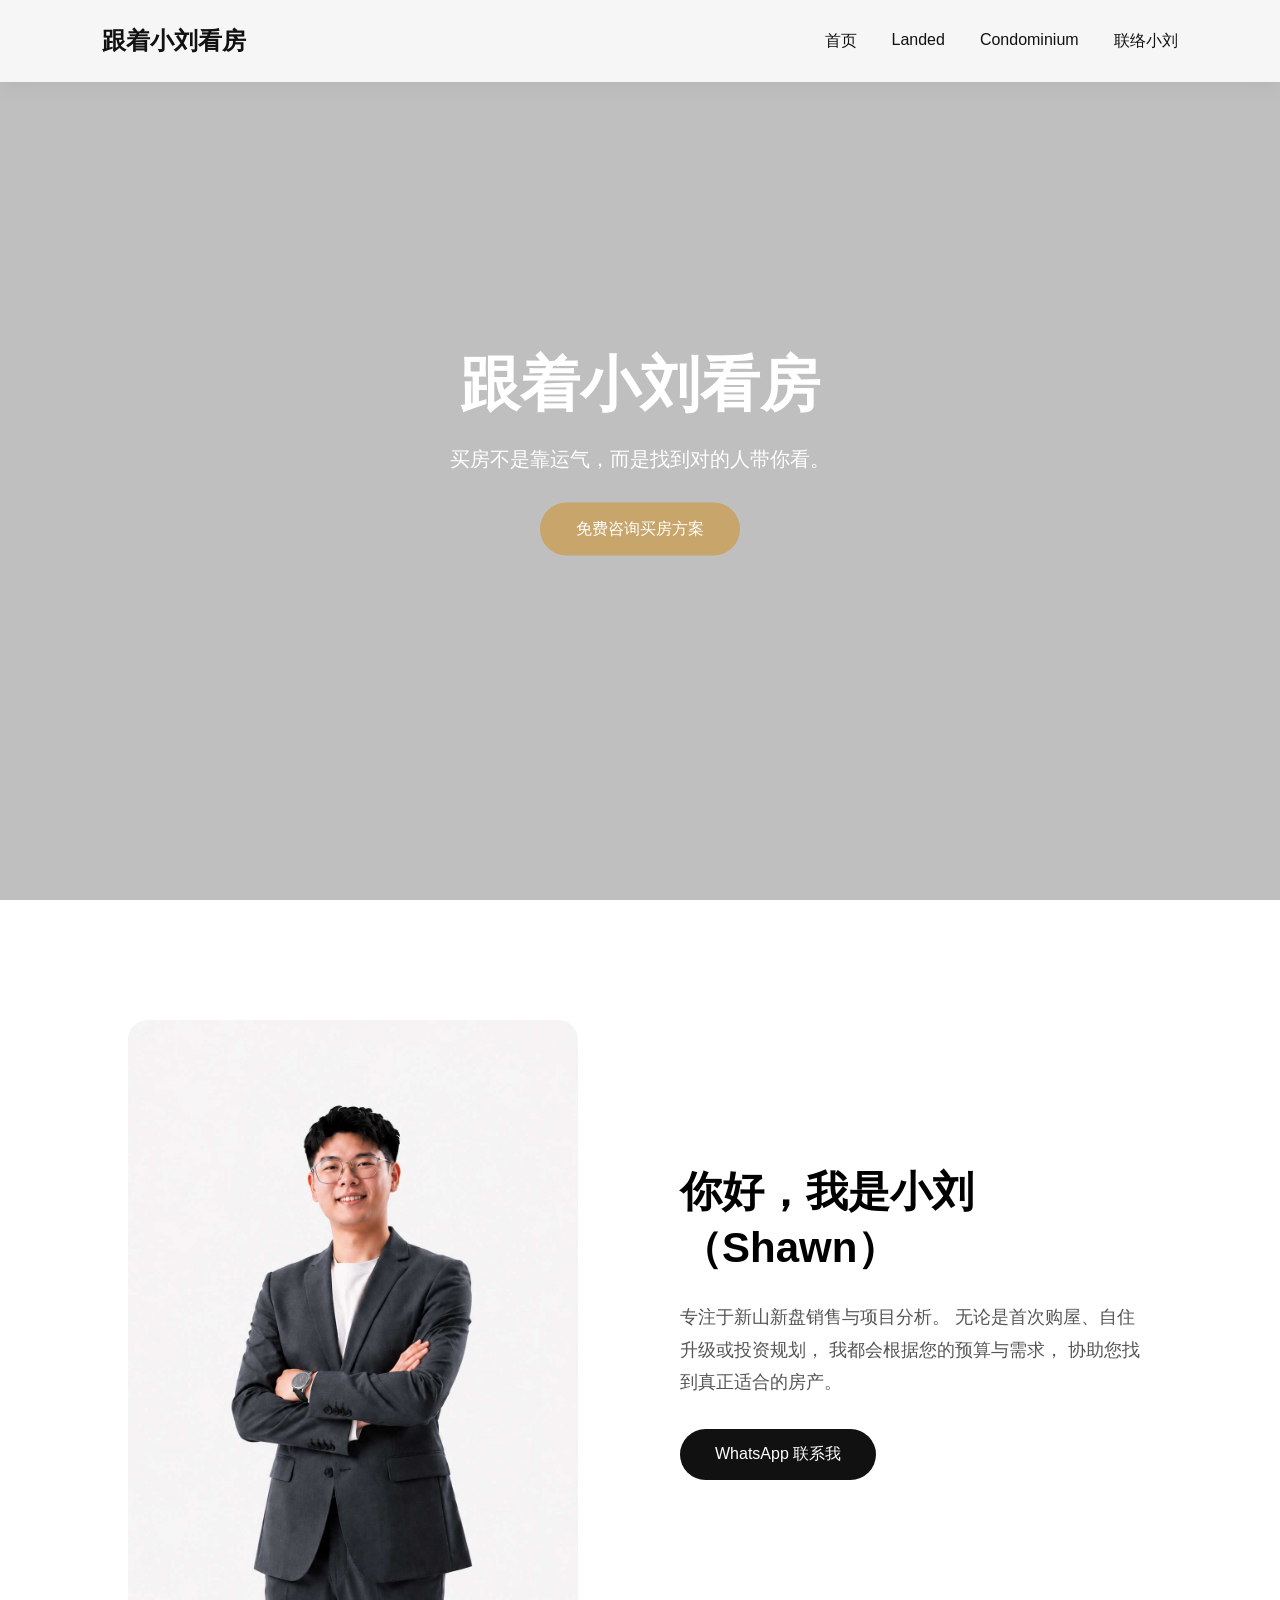
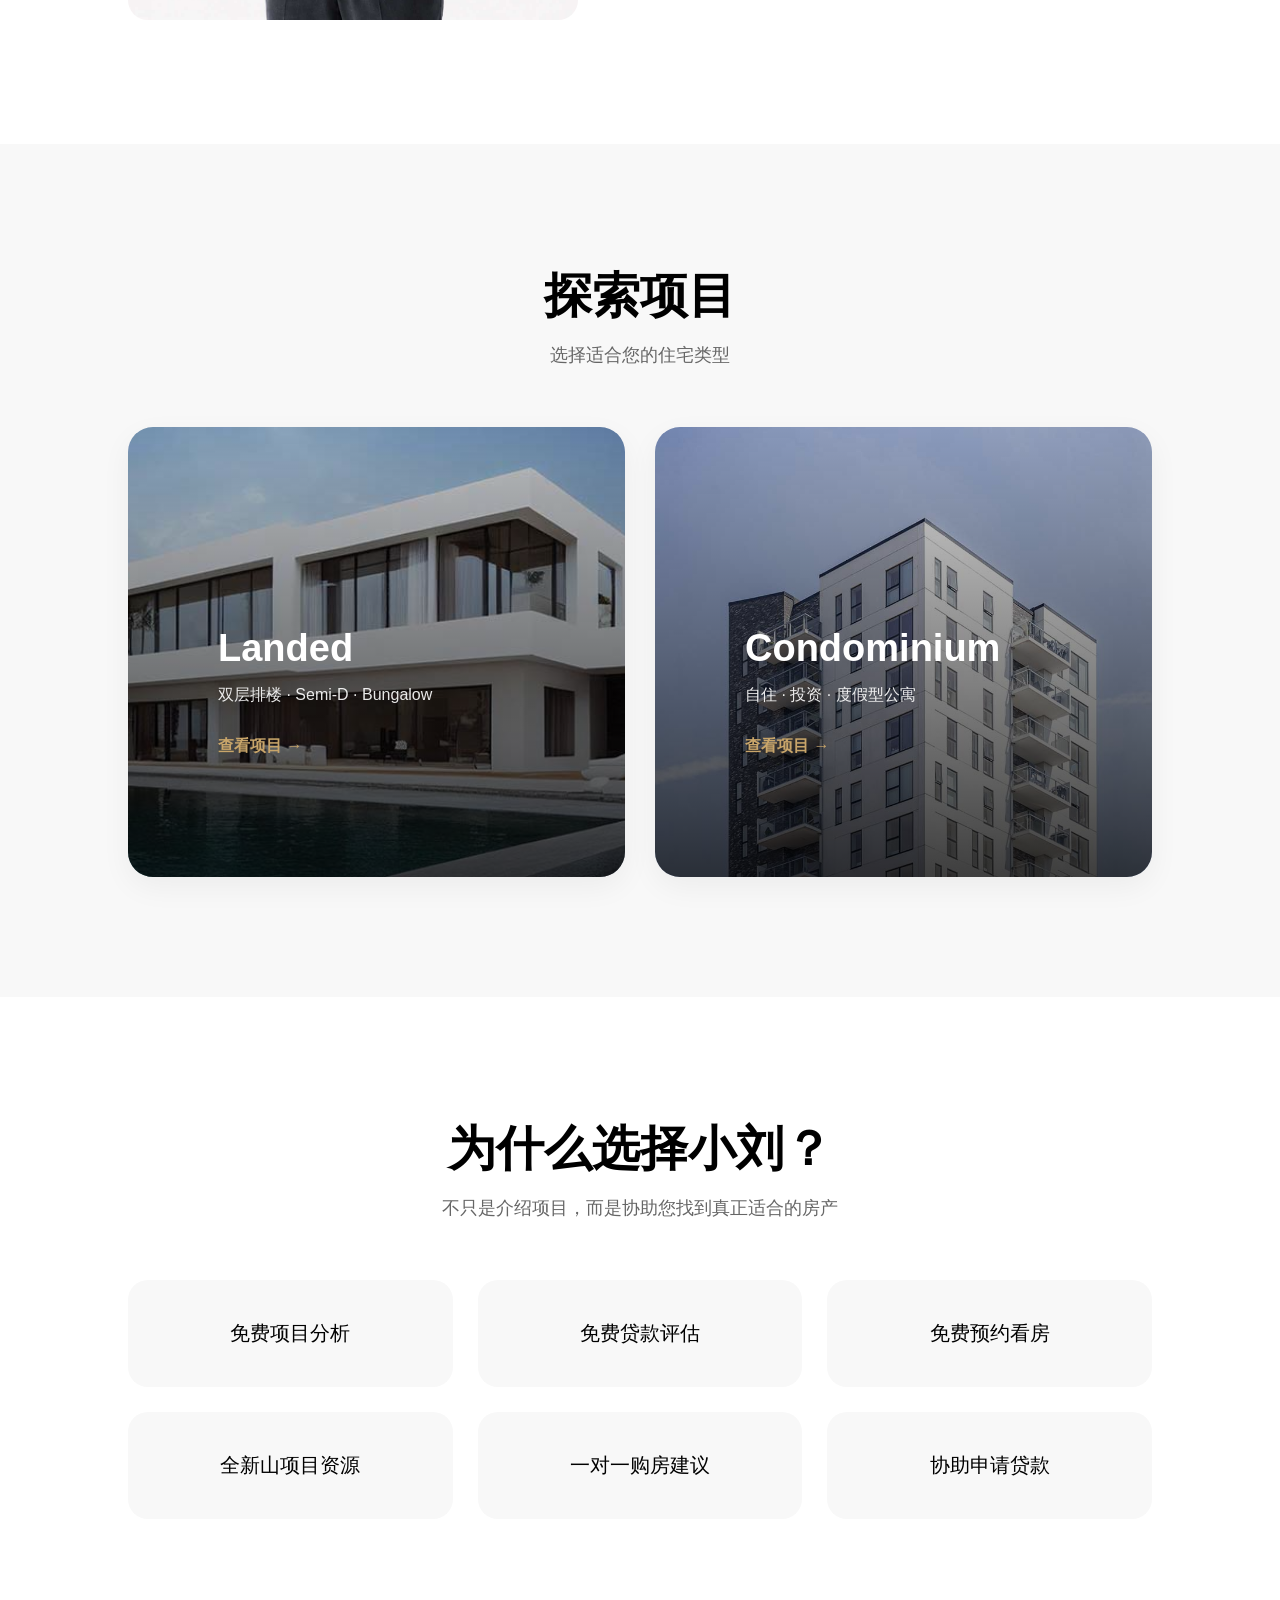
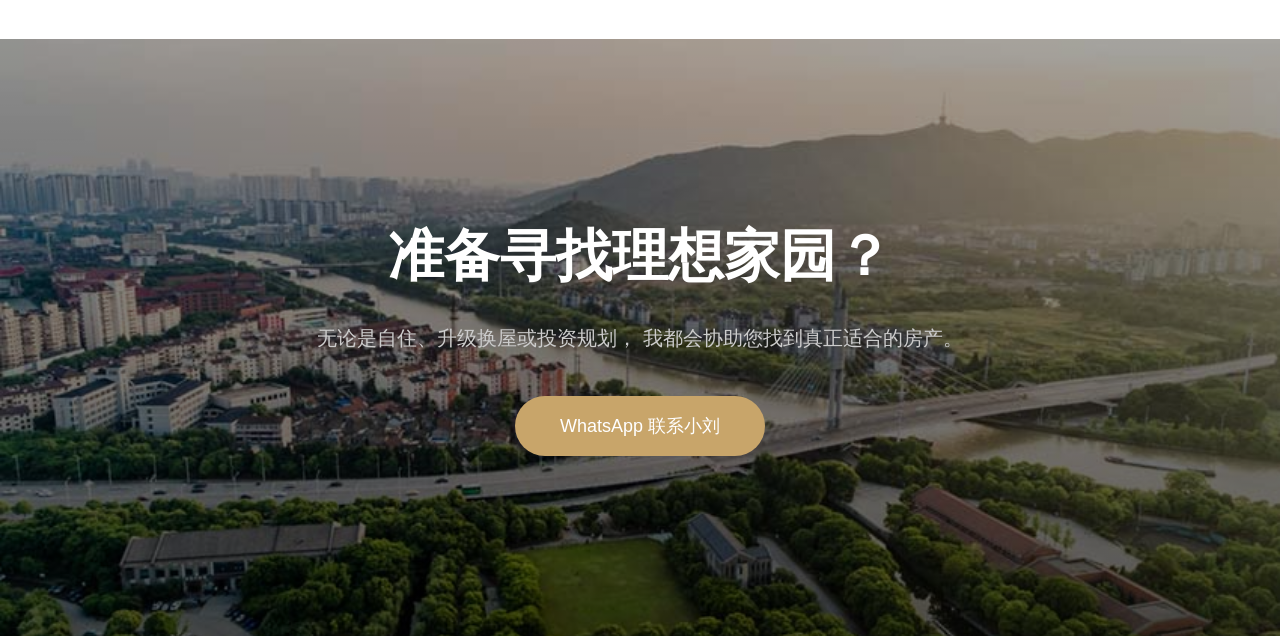
==== index.html @ fbefe8fc "Add files via upload" ====
<!DOCTYPE html>
<html lang="zh-CN">
	<head>
<meta charset="UTF-8">

<meta name="viewport" content="width=device-width, initial-scale=1.0">

<title>跟着小刘看房</title>

<link rel="stylesheet" href="css/style.css">

</head>

<body>
<header>

    <div class="logo">

        跟着小刘看房

    </div>

    <nav>

        <a href="#">首页</a>

        <a href="landed.html">Landed</a>

        <a href="condo.html">Condominium</a>

        <a href="https://wa.me/60169930295" target="_blank">
            联络小刘
        </a>

    </nav>

</header>
<body>

<section class="hero">

    <video autoplay muted loop playsinline>

        <source src="assets/video/here-video.mp4" type="video/mp4">

    </video>
<div class="video-overlay"></div>
    <div class="overlay">

        <h1>跟着小刘看房</h1>

        <p>
            买房不是靠运气，而是找到对的人带你看。
        </p>

        <a href="https://wa.me/60169930295?text=你好，我想免费质询项目" class="btn">
            免费咨询买房方案
        </a>

    </div>

</section>
<section class="about">

    <div class="about-image">

        <img src="assets/images/shawn.webp" alt="小刘">

    </div>

    <div class="about-content">

        <h2>你好，我是小刘（Shawn）</h2>

        <p>
            专注于新山新盘销售与项目分析。
            无论是首次购屋、自住升级或投资规划，
            我都会根据您的预算与需求，
            协助您找到真正适合的房产。
        </p>

        <a
href="https://wa.me/60169930295?text=你好小刘，我想了解新山房产项目"
target="_blank"
class="about-btn">

    WhatsApp 联系我

</a>

    </div>

</section>
	<section class="project-category">

    <div class="section-title">

        <h2>探索项目</h2>

        <p>
            选择适合您的住宅类型
        </p>

    </div>

    <div class="category-grid">

        <a href="landed.html" class="category-card landed-card">

            <div class="category-content">

                <h3>Landed</h3>

                <p>
                    双层排楼 · Semi-D · Bungalow
                </p>

                <span>查看项目 →</span>

            </div>

        </a>

        <a href="condo.html" class="category-card condo-card">

            <div class="category-content">

                <h3>Condominium</h3>

                <p>
                    自住 · 投资 · 度假型公寓
                </p>

                <span>查看项目 →</span>

            </div>

        </a>

    </div>

</section>
	<section class="why-me">

    <div class="section-title">

        <h2>为什么选择小刘？</h2>

        <p>
            不只是介绍项目，而是协助您找到真正适合的房产
        </p>

    </div>

    <div class="why-grid">

        <div class="why-card">
            免费项目分析
        </div>

        <div class="why-card">
            免费贷款评估
        </div>

        <div class="why-card">
            免费预约看房
        </div>

        <div class="why-card">
            全新山项目资源
        </div>

        <div class="why-card">
            一对一购房建议
        </div>

        <div class="why-card">
            协助申请贷款
        </div>

    </div>

</section>
	<section class="cta-section">

    <div class="cta-container">

        <h2>
            准备寻找理想家园？
        </h2>

        <p>
            无论是自住、升级换屋或投资规划，
            我都会协助您找到真正适合的房产。
        </p>

        <a href="https://wa.me/60169930295" target="_blank" class="cta-btn">

            WhatsApp 联系小刘

        </a>

    </div>

</section>
</body>

</body>

</html>
---- css/style.css ----
*{
    margin:0;
    padding:0;
    box-sizing:border-box;
}

.hero{
    width:100%;
    height:100vh;
}

.hero video{
    width:100%;
    height:100%;
    object-fit:cover;
}
.hero{
    position:relative;
    width:100%;
    height:100vh;
}

.hero video{
    width:100%;
    height:100%;
    object-fit:cover;
}

.overlay{
    position:absolute;
    top:50%;
    left:50%;
    transform:translate(-50%,-50%);
    text-align:center;
    color:white;
    width:90%;
}

.overlay h1{
    font-size:60px;
    margin-bottom:20px;
}

.overlay p{
    font-size:20px;
    margin-bottom:30px;
}

.btn{
    display:inline-block;
    background:#C8A56A;
    color:white;
    text-decoration:none;
    padding:16px 36px;
    border-radius:50px;
}

.video-overlay{
    position:absolute;
    top:0;
    left:0;
    width:100%;
    height:100%;
    background:rgba(0,0,0,0.25);
}

.about{
    padding:120px 10%;
    display:flex;
    align-items:center;
    justify-content:center;
    gap:80px;
    background:#fff;
}

.about-image{
    flex:1;
}

.about-image img{
    width:100%;
    max-width:450px;
    border-radius:20px;
}

.about-content{
    flex:1;
}

.about-content h2{
    font-size:42px;
    margin-bottom:25px;
}

.about-content p{
    font-size:18px;
    line-height:1.8;
    color:#555;
    margin-bottom:30px;
}

.about-btn{
    display:inline-block;
    background:#111;
    color:white;
    padding:15px 35px;
    border-radius:50px;
    text-decoration:none;
}

.project-category{
    padding:120px 10%;
    background:#f8f8f8;
}

.section-title{
    text-align:center;
    margin-bottom:60px;
}

.section-title h2{
    font-size:48px;
    margin-bottom:15px;
}

.section-title p{
    color:#666;
    font-size:18px;
}

.category-grid{
    display:grid;
    grid-template-columns:repeat(2,1fr);
    gap:30px;
}

.category-card{
    text-decoration:none;
    color:#111;
    background:white;
    border-radius:25px;
    padding:80px 50px;
    transition:0.3s;
    box-shadow:0 10px 30px rgba(0,0,0,0.05);
}

.category-card:hover{
    transform:translateY(-8px);
}

.category-content h3{
    font-size:36px;
    margin-bottom:20px;
}

.category-content p{
    color:#666;
    margin-bottom:30px;
}

.category-content span{
    color:#C8A56A;
    font-weight:bold;
}

.category-card{
    position:relative;
    min-height:450px;
    border-radius:25px;
    overflow:hidden;

    display:flex;
    align-items:flex-end;

    text-decoration:none;

    transition:0.4s;
}

.category-card:hover{
    transform:translateY(-8px);
}

.landed-card{
    background-image:url("../assets/images/landed.webp");
    background-size:cover;
    background-position:center;
}

.condo-card{
    background-image:url("../assets/images/condo.webp");
    background-size:cover;
    background-position:center;
}

.category-card::before{
    content:"";

    position:absolute;

    top:0;
    left:0;

    width:100%;
    height:100%;

    background:
    linear-gradient(
        to top,
        rgba(0,0,0,0.75),
        rgba(0,0,0,0.15)
    );
}

.category-content{
    position:relative;
    z-index:2;

    padding:40px;

    color:white;
}

.category-content h3{
    font-size:38px;
    margin-bottom:15px;
}

.category-content p{
    color:white;
    opacity:0.9;
}

.category-content span{
    color:#C8A56A;
    font-weight:600;
}

header{
    position:fixed;

    top:0;
    left:0;

    width:100%;

    padding:25px 8%;

    display:flex;

    justify-content:space-between;

    align-items:center;

    z-index:999;

background:rgba(255,255,255,0.85);

backdrop-filter:blur(15px);

box-shadow:0 4px 20px rgba(0,0,0,0.05);
}
.logo{
    color:#111;

    font-size:24px;

    font-weight:700;
}

nav{
    display:flex;
    gap:35px;
}

nav a{
    color:#111;

    text-decoration:none;

    font-size:16px;

    transition:0.3s;
}

nav a:hover{
    color:#C8A56A;
}

.why-me{
    padding:120px 10%;
    background:white;
}

.why-grid{
    margin-top:60px;

    display:grid;

    grid-template-columns:repeat(3,1fr);

    gap:25px;
}

.why-card{
    padding:40px;

    border-radius:20px;

    background:#f8f8f8;

    text-align:center;

    font-size:20px;

    transition:0.3s;
}

.why-card:hover{
    transform:translateY(-8px);

    background:#C8A56A;

    color:white;
}
.cta-section{

    padding:180px 10%;

    text-align:center;

    background-image:url("../assets/images/cta-bg.webp");

    background-size:cover;

    background-position:center;

    background-repeat:no-repeat;

    position:relative;
}
.cta-container h2{
    font-size:56px;

    color:white;

    margin-bottom:25px;
}

.cta-container p{
    max-width:700px;

    margin:auto;

    color:#cccccc;

    font-size:20px;

    line-height:1.8;

    margin-bottom:40px;
}

.cta-btn{
    display:inline-block;

    background:#C8A56A;

    color:white;

    padding:18px 45px;

    border-radius:50px;

    text-decoration:none;

    font-size:18px;

    transition:0.3s;
}

.cta-btn:hover{
    transform:translateY(-3px);
}

.cta-section::before{

    content:"";

    position:absolute;

    top:0;
    left:0;

    width:100%;
    height:100%;

   background:
linear-gradient(
rgba(0,0,0,0.35),
rgba(0,0,0,0.65)
);
}

.cta-container{

    position:relative;

    z-index:2;
}
body{
    font-family:
    -apple-system,
    BlinkMacSystemFont,
    "PingFang SC",
    sans-serif;
}

.landed-hero{

height:60vh;

background-image:url("../assets/images/landed.webp");

background-size:cover;

background-position:center;

position:relative;
}

.landed-hero::before{

content:"";

position:absolute;

top:0;
left:0;

width:100%;
height:100%;

background:rgba(0,0,0,0.45);
}

.landed-overlay{
position:absolute;

top:50%;
left:50%;

transform:translate(-50%,-50%);

text-align:center;

color:white;

z-index:2;
}

.landed-overlay h1{
font-size:72px;

margin-bottom:15px;
}

.landed-overlay p{

font-size:22px;
}

.condo-hero{

    height:60vh;

    background-image:url("../assets/images/condo.webp");

    background-size:cover;

    background-position:center;

    position:relative;
}



.project-grid{

padding:120px 10%;

display:grid;

grid-template-columns:repeat(3,1fr);

gap:40px;


}

.project-item{

background:white;

border-radius:20px;

overflow:hidden;

box-shadow:0 10px 30px rgba(0,0,0,0.05);

transition:0.3s;


}

.project-item:hover{


transform:translateY(-8px);


}

.project-item img{

width:100%;

height:260px;

object-fit:cover;


}

.project-item h2{

padding:25px 25px 10px;

font-size:28px;

}

.project-item p{

padding:0 25px;

color:#666;

}

.project-item a{

display:inline-block;

padding:25px;

color:#C8A56A;

text-decoration:none;

font-weight:600;

}

.condo-hero::before{
    content:"";
    position:absolute;
    inset:0;

    background:
    linear-gradient(
        rgba(0,0,0,0.45),
        rgba(0,0,0,0.45)
    );
}

.condo-overlay{
    position:absolute;
    top:50%;
    left:50%;
    transform:translate(-50%,-50%);
    text-align:center;
    color:white;
    z-index:2;
}

.condo-overlay h1{
    font-size:72px;
    text-shadow:0 5px 25px rgba(0,0,0,0.5);
}

.project-hero{

    height:90vh;

    background-image:
    url("../assets/images/tana-bg.webp");

    background-size:cover;

    background-position:center;

    position:relative;

    display:flex;

    align-items:center;

    justify-content:center;
}

.project-hero::before{

    content:"";

    position:absolute;

    inset:0;

    background:
    linear-gradient(
    rgba(0,0,0,0.35),
    rgba(0,0,0,0.45)
    );
}

.project-overlay{

    position:relative;

    z-index:2;

    text-align:center;

    color:white;
}

.project-overlay h1{

    font-size:90px;

    margin-bottom:10px;
}

.project-overlay p{

    font-size:24px;

    margin-bottom:15px;

    opacity:.9;
}

.project-overlay span{

    display:block;

    font-size:18px;

    margin-bottom:35px;

    opacity:.8;
}

.hero-btn{

    display:inline-block;

    padding:16px 40px;

    border-radius:50px;

    background:#C8A56A;

    color:white;

    text-decoration:none;

    transition:.3s;
}

.hero-btn:hover{

    transform:translateY(-4px);
}

.floorplan-section{

    padding:120px 10%;
}

.floorplan-wrapper{

    display:flex;

    align-items:flex-start;

    gap:100px;
}

.floor-left{

    width:55%;
}

.property-info{

    width:45%;
}

.floor-tabs{

    display:flex;

    gap:40px;

    margin-bottom:35px;
}

.tab-btn{

    position:relative;

    border:none;
    background:none;

    font-size:20px;

    color:#999;

    cursor:pointer;

    transition:all .35s ease;
}

.tab-btn.active{

    color:#111;

    font-weight:700;

    transform:scale(1.08);
}

.tab-btn::after{

    content:"";

    position:absolute;

    left:0;
    bottom:-10px;

    width:0;

    height:2px;

    background:#C8A56A;

    transition:.35s;
}

.tab-btn.active::after{

    width:100%;
}

.floor-image img{
    max-height:700px;
    object-fit:contain;
}
.property-info h2{

    font-size:32px;

    margin-bottom:40px;
}

.info-row{

    display:flex;

    justify-content:space-between;

    padding:22px 0;

    border-bottom:1px solid #ececec;
}

.tab-btn{

    position:relative;

    border:none;

    background:none;

    font-size:20px;

    color:#999;

    cursor:pointer;

    transition:all .35s ease;
}

.tab-btn.active{

    color:#111;

    font-weight:700;

    transform:scale(1.08);
}

.tab-btn::after{

    content:"";

    position:absolute;

    left:0;

    bottom:-10px;

    width:0;

    height:2px;

    background:#C8A56A;

    transition:.35s ease;
}
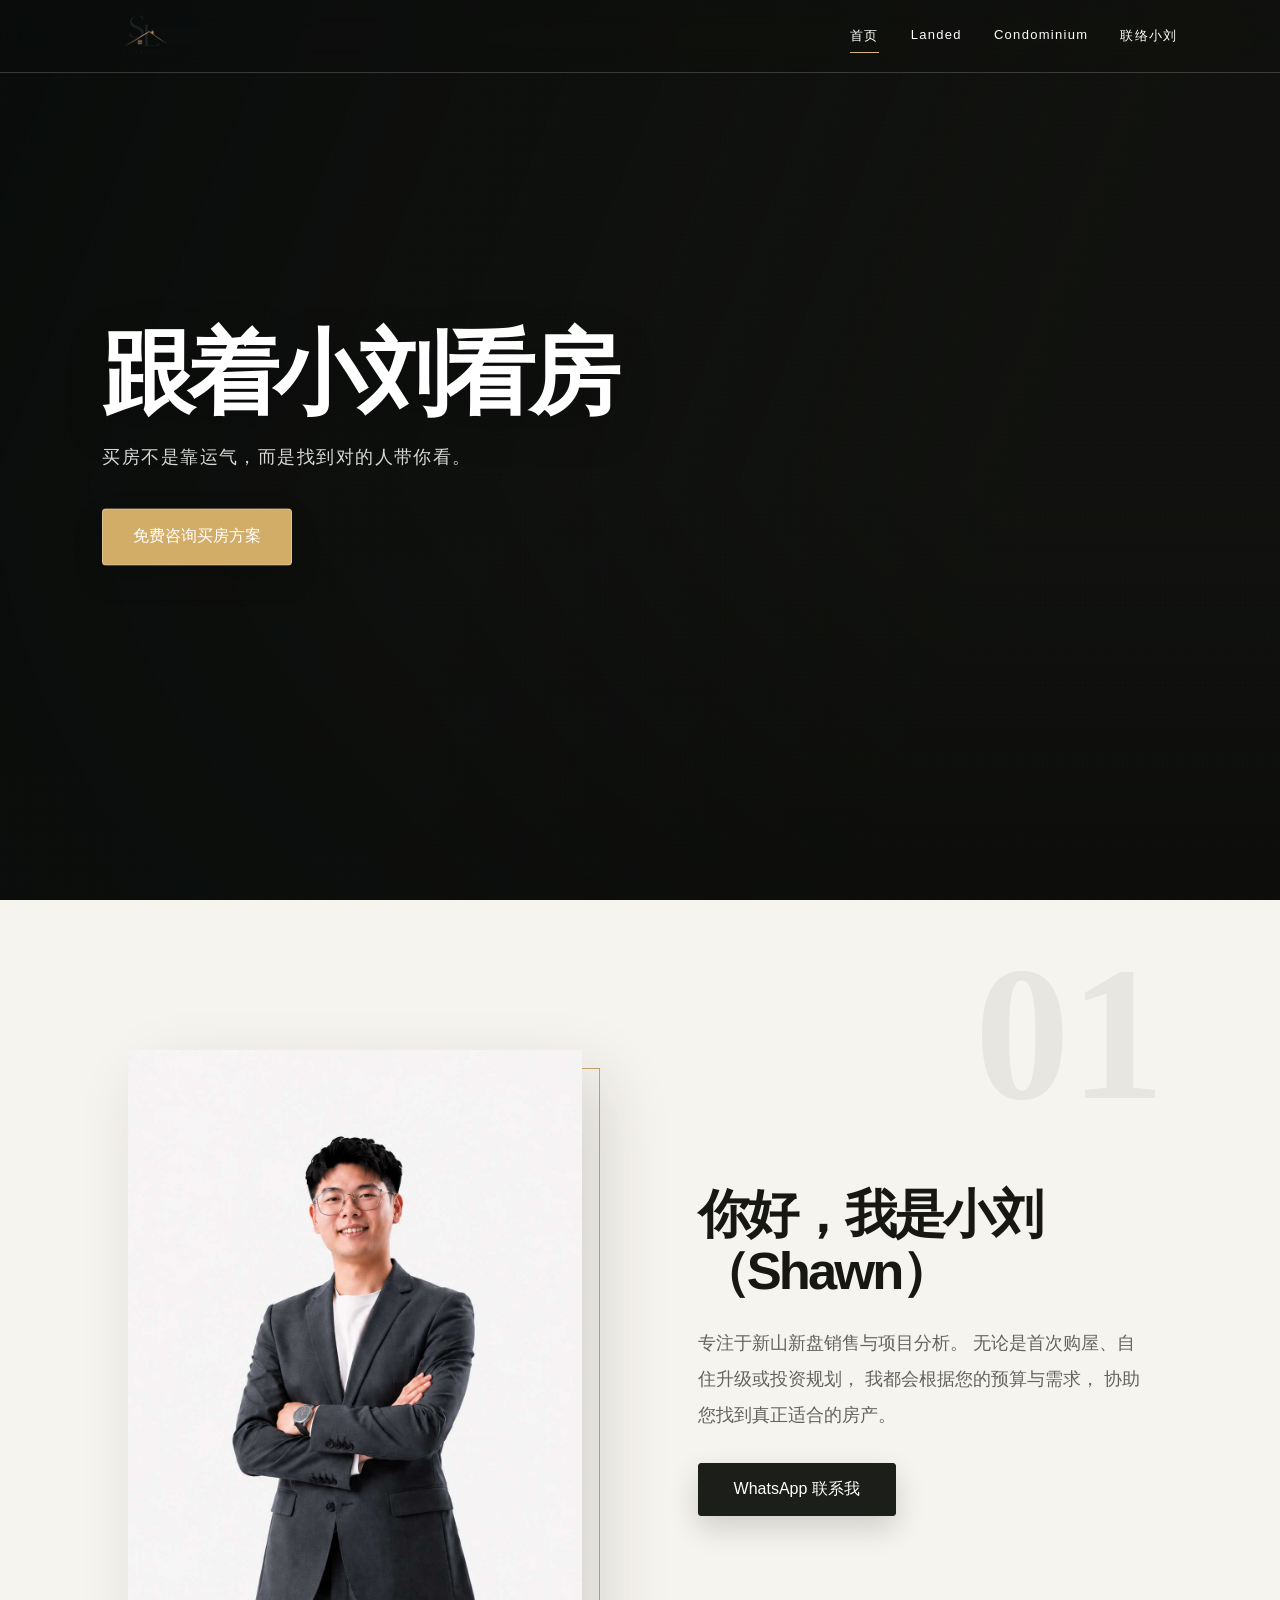
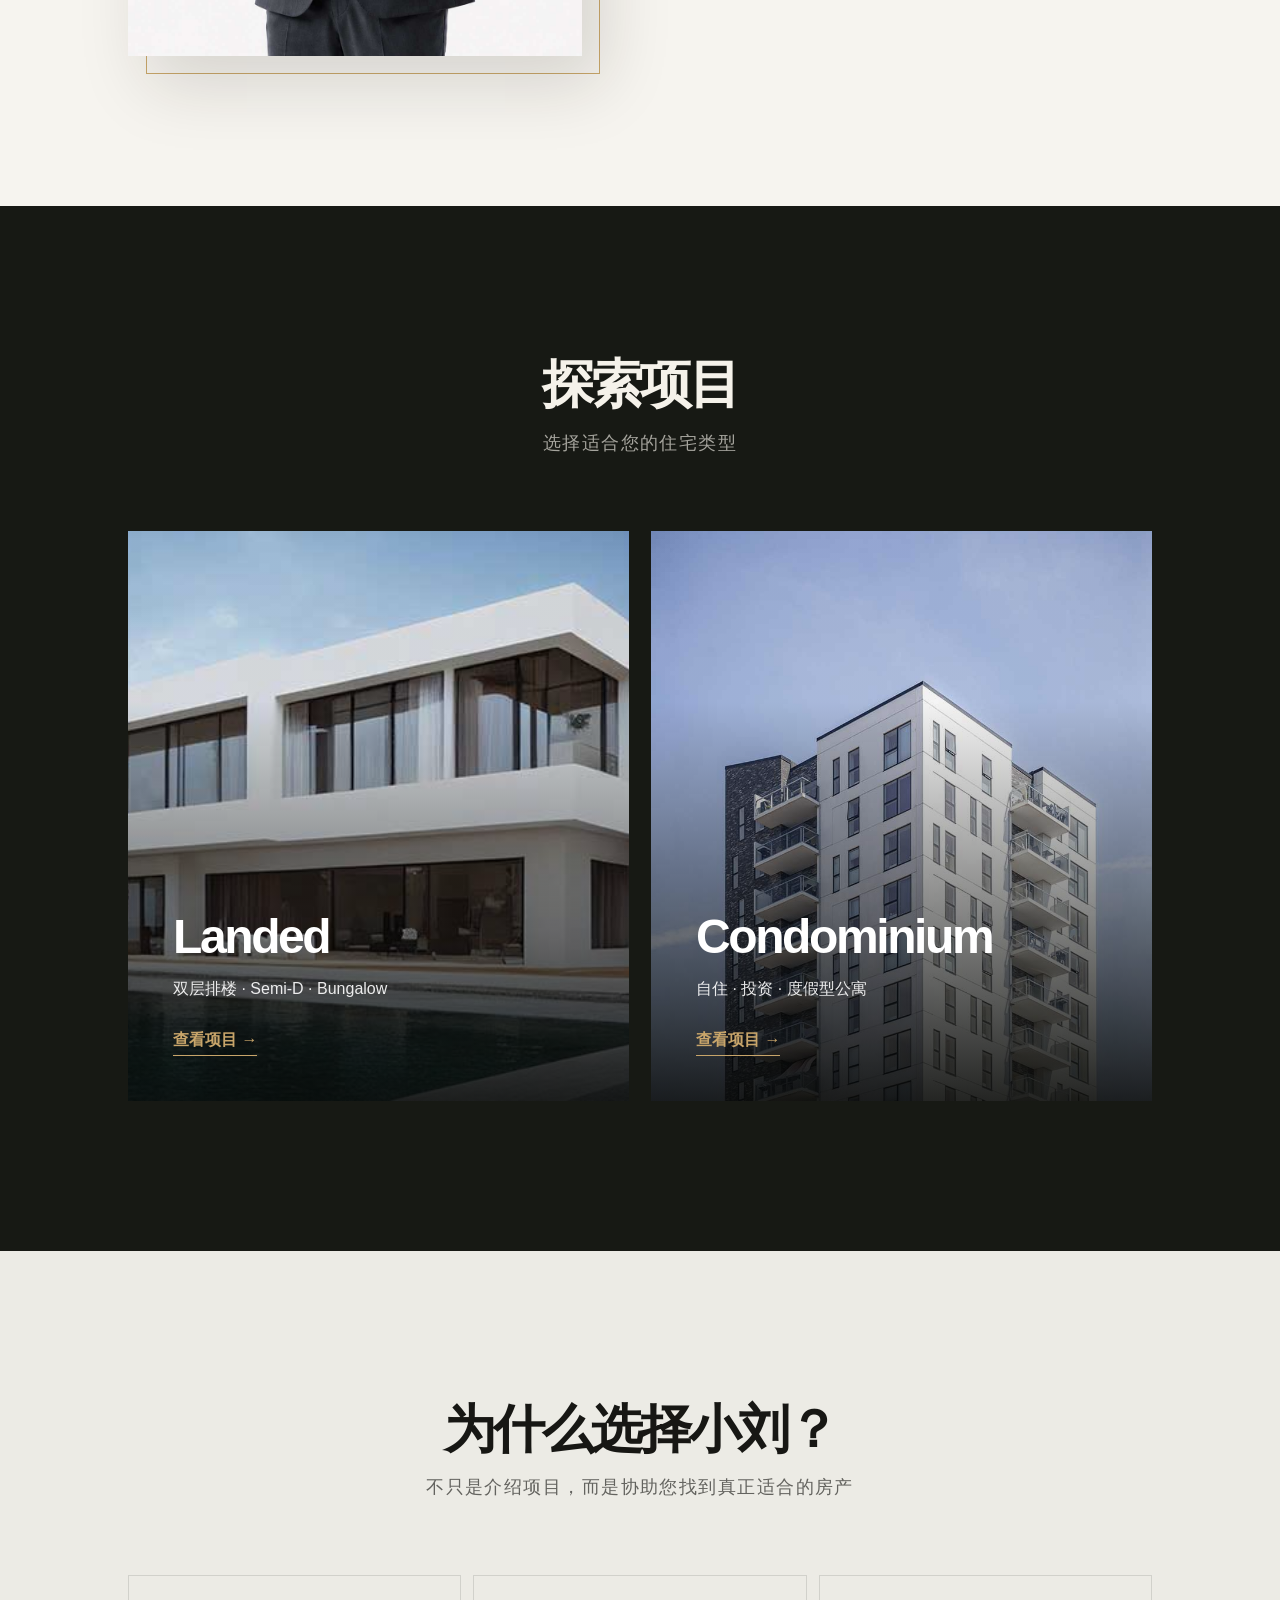
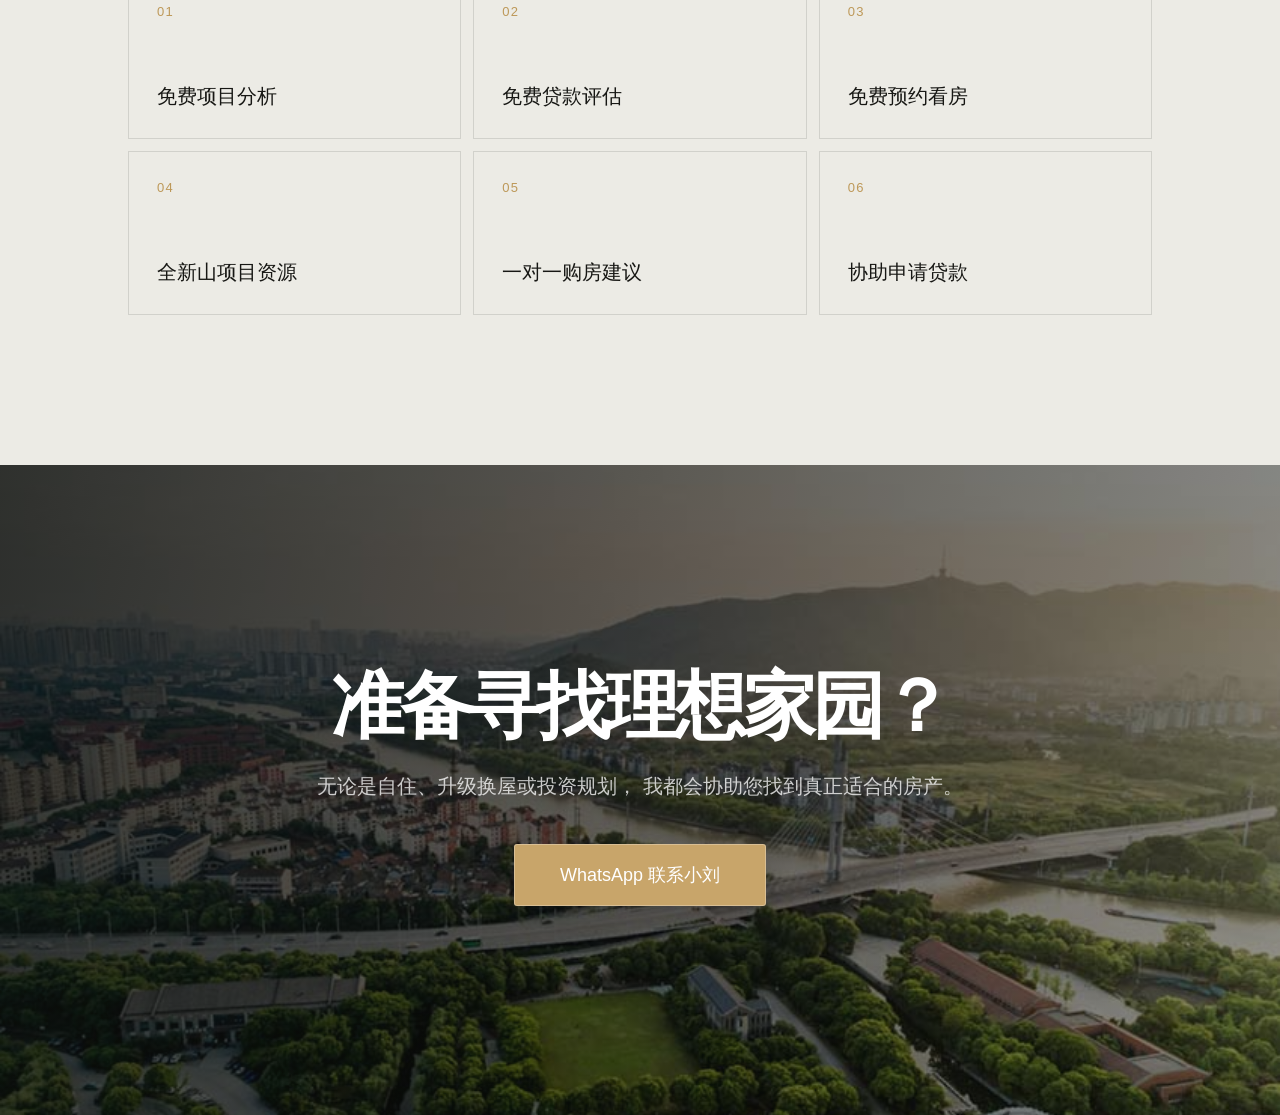
==== commit 09ce0e69: "Update website files" ====
--- a/index.html
+++ b/index.html
@@ -8,21 +8,22 @@
 <title>跟着小刘看房</title>
 
 <link rel="stylesheet" href="css/style.css">
+<link rel="icon" type="image/webp" href="assets/images/website-logo.webp">
+<script src="js/home.js?v=20260828" defer></script>
 
 </head>
 
-<body>
-<header>
+<body class="home-page">
+<header class="site-header">
 
     <div class="logo">
-
-        跟着小刘看房
-
+        <img class="desktop-logo" src="assets/images/website-logo.webp" alt="跟着小刘看房">
+        <span class="mobile-logo-text">跟着小刘看房</span>
     </div>
 
     <nav>
 
-        <a href="#">首页</a>
+        <a href="#" class="is-active" aria-current="page">首页</a>
 
         <a href="landed.html">Landed</a>
 
@@ -35,8 +36,6 @@
     </nav>
 
 </header>
-<body>
-
 <section class="hero">
 
     <video autoplay muted loop playsinline>
@@ -45,7 +44,7 @@
 
     </video>
 <div class="video-overlay"></div>
-    <div class="overlay">
+    <div class="overlay" data-hero-content>
 
         <h1>跟着小刘看房</h1>
 
@@ -60,15 +59,15 @@
     </div>
 
 </section>
-<section class="about">
-
-    <div class="about-image">
+<section class="about" data-reveal-section>
+
+    <div class="about-image" data-reveal="image">
 
         <img src="assets/images/shawn.webp" alt="小刘">
 
     </div>
 
-    <div class="about-content">
+    <div class="about-content" data-reveal="content">
 
         <h2>你好，我是小刘（Shawn）</h2>
 
@@ -91,9 +90,9 @@
     </div>
 
 </section>
-	<section class="project-category">
-
-    <div class="section-title">
+	<section class="project-category" data-reveal-section>
+
+    <div class="section-title" data-reveal="title">
 
         <h2>探索项目</h2>
 
@@ -103,7 +102,7 @@
 
     </div>
 
-    <div class="category-grid">
+    <div class="category-grid" data-reveal="cards">
 
         <a href="landed.html" class="category-card landed-card">
 
@@ -140,9 +139,9 @@
     </div>
 
 </section>
-	<section class="why-me">
-
-    <div class="section-title">
+	<section class="why-me" data-reveal-section>
+
+    <div class="section-title" data-reveal="title">
 
         <h2>为什么选择小刘？</h2>
 
@@ -152,7 +151,7 @@
 
     </div>
 
-    <div class="why-grid">
+    <div class="why-grid" data-reveal="cards">
 
         <div class="why-card">
             免费项目分析
@@ -181,9 +180,9 @@
     </div>
 
 </section>
-	<section class="cta-section">
-
-    <div class="cta-container">
+	<section class="cta-section" data-reveal-section>
+
+    <div class="cta-container" data-reveal="content">
 
         <h2>
             准备寻找理想家园？
@@ -203,8 +202,7 @@
     </div>
 
 </section>
+	
 </body>
 
-</body>
-
-</html>+</html>
--- a/css/style.css
+++ b/css/style.css
@@ -236,7 +236,8 @@
     font-weight:600;
 }
 
-header{
+header,
+.detail-page .site-header{
     position:fixed;
 
     top:0;
@@ -831,3 +832,456 @@
 
     transition:.35s ease;
 }
+
+/* Desktop-only cinematic treatment for the home page. */
+@media (min-width: 769px) {
+    .home-page {
+        background: #f6f4ef;
+        color: #171714;
+        overflow-x: hidden;
+    }
+
+    :is(.home-page, .listing-page, .detail-page) .site-header {
+        padding: 22px 8%;
+        background: rgba(15, 16, 14, 0.16);
+        border-bottom: 1px solid rgba(255, 255, 255, 0.18);
+        box-shadow: none;
+        backdrop-filter: blur(14px) saturate(125%);
+        transition: background .45s ease, padding .45s ease, box-shadow .45s ease, border-color .45s ease;
+    }
+
+    :is(.home-page, .listing-page, .detail-page) .site-header .logo,
+    :is(.home-page, .listing-page, .detail-page) .site-header nav a { color: #fff; }
+
+    :is(.home-page, .listing-page, .detail-page) .site-header .logo {
+        letter-spacing: .08em;
+        font-size: 19px;
+    }
+
+    :is(.home-page, .listing-page, .detail-page) .site-header nav { gap: 32px; }
+
+    :is(.home-page, .listing-page, .detail-page) .site-header nav a {
+        position: relative;
+        font-size: 13px;
+        letter-spacing: .1em;
+    }
+
+    :is(.home-page, .listing-page, .detail-page) .site-header nav a::after {
+        content: '';
+        position: absolute;
+        right: 0;
+        bottom: -8px;
+        left: 0;
+        height: 1px;
+        background: #d8b777;
+        transform: scaleX(0);
+        transform-origin: right;
+        transition: transform .35s ease;
+    }
+
+    :is(.home-page, .listing-page, .detail-page) .site-header nav a:hover::after,
+    :is(.home-page, .listing-page, .detail-page) .site-header nav a.is-active::after { transform: scaleX(1); transform-origin: left; }
+
+    :is(.home-page, .listing-page, .detail-page) .site-header.is-scrolled {
+        padding-top: 15px;
+        padding-bottom: 15px;
+        background: rgba(247, 245, 239, 0.88);
+        border-color: rgba(23, 23, 20, 0.08);
+        box-shadow: 0 10px 35px rgba(19, 18, 13, 0.09);
+    }
+
+    :is(.home-page, .listing-page, .detail-page) .site-header.is-scrolled .logo,
+    :is(.home-page, .listing-page, .detail-page) .site-header.is-scrolled nav a { color: #171714; }
+
+    .home-page .hero {
+        min-height: 760px;
+        height: 100svh;
+        overflow: hidden;
+        background: #121310;
+    }
+
+    .home-page .hero video {
+        transform: translateY(var(--hero-shift, 0)) scale(1.08);
+        filter: saturate(.76) contrast(1.12) brightness(.78);
+        transition: filter 1.2s ease;
+        will-change: transform;
+    }
+
+    .home-page .video-overlay {
+        background: linear-gradient(112deg, rgba(8, 11, 10, .82) 2%, rgba(12, 15, 13, .47) 43%, rgba(13, 15, 12, .12) 74%), linear-gradient(0deg, rgba(6, 7, 6, .42), transparent 46%);
+    }
+
+    .home-page .hero::after {
+        content: '';
+        position: absolute;
+        inset: 0;
+        pointer-events: none;
+        opacity: .46;
+        background-image: radial-gradient(rgba(255,255,255,.22) .55px, transparent .65px);
+        background-size: 5px 5px;
+        mix-blend-mode: soft-light;
+    }
+
+    .home-page .overlay {
+        width: min(1180px, 84%);
+        left: 8%;
+        transform: translateY(calc(-50% + var(--content-shift, 0px)));
+        text-align: left;
+        opacity: var(--content-opacity, 1);
+        transition: opacity .15s linear;
+        z-index: 2;
+    }
+
+    .home-page .overlay h1 {
+        max-width: 720px;
+        margin-bottom: 24px;
+        font-size: clamp(68px, 7.2vw, 118px);
+        font-weight: 600;
+        letter-spacing: -.075em;
+        line-height: .95;
+        text-shadow: 0 14px 42px rgba(0,0,0,.25);
+    }
+
+    .home-page .overlay p {
+        max-width: 450px;
+        margin-bottom: 36px;
+        font-size: 18px;
+        line-height: 1.7;
+        letter-spacing: .08em;
+        color: rgba(255,255,255,.84);
+    }
+
+    .home-page .btn,
+    .home-page .about-btn,
+    .home-page .cta-btn {
+        position: relative;
+        overflow: hidden;
+        border: 1px solid rgba(255,255,255,.28);
+        border-radius: 4px;
+        box-shadow: 0 12px 30px rgba(0,0,0,.16);
+        transition: transform .35s cubic-bezier(.2,.8,.2,1), box-shadow .35s ease, background .35s ease;
+    }
+
+    .home-page .btn { padding: 17px 30px; background: #d2ad68; }
+    .home-page .btn:hover, .home-page .about-btn:hover, .home-page .cta-btn:hover { transform: translateY(-4px); box-shadow: 0 18px 38px rgba(0,0,0,.24); }
+
+    .home-page .about,
+    .home-page .project-category,
+    .home-page .why-me { padding: 150px 10%; }
+
+    .home-page .about {
+        position: relative;
+        gap: clamp(60px, 9vw, 150px);
+        background: #f6f4ef;
+    }
+
+    .home-page .about::before {
+        content: '01';
+        position: absolute;
+        top: 58px;
+        right: 9%;
+        color: rgba(23,23,20,.06);
+        font: 600 190px/.8 Georgia, serif;
+    }
+
+    .home-page .about-image { position: relative; max-width: 455px; }
+    .home-page .about-image::after { content: ''; position: absolute; inset: 18px -18px -18px 18px; border: 1px solid #c9a76a; z-index: 0; }
+    .home-page .about-image img { position: relative; z-index: 1; display: block; max-width: 100%; border-radius: 0; box-shadow: 20px 28px 65px rgba(31,28,20,.15); }
+
+    .home-page .about-content { max-width: 550px; }
+    .home-page .about-content h2, .home-page .section-title h2 { font-size: clamp(42px, 4.1vw, 64px); letter-spacing: -.055em; line-height: 1.08; }
+    .home-page .about-content p { color: #64635d; line-height: 2; }
+    .home-page .about-btn { background: #1c1e1a; border-color: #1c1e1a; border-radius: 3px; }
+
+    .home-page .project-category { background: #171914; color: #f5f2ea; }
+    .home-page .section-title { margin-bottom: 76px; }
+    .home-page .section-title p { margin-top: 18px; letter-spacing: .08em; color: inherit; opacity: .64; }
+    .home-page .category-grid { gap: 22px; }
+    .home-page .category-card { min-height: 570px; border-radius: 0; padding: 0; box-shadow: none; transform: none; }
+    .home-page .category-card::before { background: linear-gradient(0deg, rgba(7,8,6,.88), rgba(7,8,6,.04) 70%); transition: background .55s ease; }
+    .home-page .category-card::after { content: ''; position: absolute; inset: 14px; border: 1px solid rgba(255,255,255,.45); opacity: 0; transition: opacity .4s ease; }
+    .home-page .category-card:hover { transform: translateY(-10px); box-shadow: 0 24px 42px rgba(0,0,0,.24); }
+    .home-page .category-card:hover::before { background: linear-gradient(0deg, rgba(7,8,6,.92), rgba(7,8,6,.22) 76%); }
+    .home-page .category-card:hover::after { opacity: 1; }
+    .home-page .category-content { padding: 45px; transition: transform .5s cubic-bezier(.2,.8,.2,1); }
+    .home-page .category-card:hover .category-content { transform: translateY(-12px); }
+    .home-page .category-content h3 { font-size: 48px; letter-spacing: -.05em; }
+    .home-page .category-content span { display: inline-flex; gap: 10px; padding-bottom: 4px; border-bottom: 1px solid currentColor; }
+
+    .home-page .why-me { position: relative; background: #ecebe5; }
+    .home-page .why-grid { gap: 12px; margin-top: 64px; }
+    .home-page .why-card { min-height: 164px; display: grid; place-items: end start; padding: 28px; border: 1px solid rgba(23,23,20,.12); border-radius: 0; background: transparent; font-size: 20px; text-align: left; transition: color .4s ease, background .4s ease, transform .4s cubic-bezier(.2,.8,.2,1); }
+    .home-page .why-card::before { content: '0' counter(feature); counter-increment: feature; align-self: start; color: #bd9858; font-size: 13px; letter-spacing: .1em; }
+    .home-page .why-grid { counter-reset: feature; }
+    .home-page .why-card:hover { transform: translateY(-7px); background: #1d201b; color: #fff; }
+
+    .home-page .cta-section { min-height: 650px; display: grid; place-items: center; padding: 130px 10%; background-attachment: fixed; }
+    .home-page .cta-section::before { background: linear-gradient(105deg, rgba(12,14,11,.84), rgba(12,14,11,.45)); }
+    .home-page .cta-container h2 { font-size: clamp(52px, 5.7vw, 86px); letter-spacing: -.06em; line-height: 1; }
+    .home-page .cta-container p { color: rgba(255,255,255,.76); }
+    .home-page .cta-btn { border-radius: 3px; }
+
+    .home-page [data-reveal], .home-page [data-reveal-section] { opacity: 0; transform: translateY(32px); transition: opacity .8s ease, transform .9s cubic-bezier(.2,.8,.2,1); }
+    .home-page [data-reveal="image"] { transform: translateX(-42px); }
+    .home-page [data-reveal="content"] { transform: translateX(42px); }
+    .home-page [data-reveal="cards"] .category-card, .home-page [data-reveal="cards"] .why-card { opacity: 0; transform: translateY(28px); transition: opacity .65s ease, transform .75s cubic-bezier(.2,.8,.2,1); }
+    .home-page [data-reveal="cards"].is-visible .category-card:nth-child(2), .home-page [data-reveal="cards"].is-visible .why-card:nth-child(2) { transition-delay: .1s; }
+    .home-page [data-reveal="cards"].is-visible .why-card:nth-child(3) { transition-delay: .16s; }
+    .home-page [data-reveal="cards"].is-visible .why-card:nth-child(4) { transition-delay: .22s; }
+    .home-page [data-reveal="cards"].is-visible .why-card:nth-child(5) { transition-delay: .28s; }
+    .home-page [data-reveal="cards"].is-visible .why-card:nth-child(6) { transition-delay: .34s; }
+    .home-page .is-visible { opacity: 1; transform: translate(0); }
+    .home-page [data-reveal="cards"].is-visible .category-card, .home-page [data-reveal="cards"].is-visible .why-card { opacity: 1; transform: translateY(0); }
+}
+
+/* Shared desktop project-discovery system for Landed and Condominium. */
+@media (min-width: 769px) {
+    .listing-page {
+        min-height: 100vh;
+        background: #f6f4ef;
+        color: #171714;
+        overflow-x: hidden;
+    }
+
+    .listing-page .listing-hero {
+        display: flex;
+        align-items: flex-end;
+        min-height: 540px;
+        height: 62svh;
+        padding: 0 8% 78px;
+        overflow: hidden;
+        background-position: center;
+    }
+
+    .listing-page .listing-hero::before {
+        background: linear-gradient(104deg, rgba(8, 11, 9, .84) 2%, rgba(10, 12, 10, .48) 48%, rgba(10, 12, 10, .12) 86%);
+    }
+
+    .listing-page .listing-hero::after {
+        content: '';
+        position: absolute;
+        inset: 0;
+        pointer-events: none;
+        opacity: .35;
+        background-image: radial-gradient(rgba(255, 255, 255, .22) .55px, transparent .65px);
+        background-size: 5px 5px;
+        mix-blend-mode: soft-light;
+    }
+
+    .listing-page .listing-hero .landed-overlay {
+        position: relative;
+        top: auto;
+        left: auto;
+        width: min(1180px, 100%);
+        margin: 0 auto;
+        transform: translateY(28px);
+        text-align: left;
+        opacity: 0;
+        filter: blur(5px);
+        transition: opacity 1s ease, transform 1.1s cubic-bezier(.2,.8,.2,1), filter 1s ease;
+    }
+
+    .listing-page .listing-hero.is-visible .landed-overlay {
+        opacity: 1;
+        transform: translateY(0);
+        filter: blur(0);
+    }
+
+    .listing-page .listing-hero .landed-overlay h1 {
+        margin-bottom: 18px;
+        font-size: clamp(58px, 6vw, 92px);
+        font-weight: 600;
+        line-height: .94;
+        letter-spacing: -.07em;
+        text-shadow: 0 14px 40px rgba(0, 0, 0, .24);
+    }
+
+    .listing-page .listing-hero .landed-overlay p {
+        font-size: 16px;
+        line-height: 1.7;
+        letter-spacing: .1em;
+        color: rgba(255, 255, 255, .82);
+    }
+
+    .listing-page .project-grid {
+        position: relative;
+        max-width: 1480px;
+        margin: 0 auto;
+        padding: 130px 8% 160px;
+        grid-template-columns: repeat(3, minmax(0, 1fr));
+        gap: 18px;
+        background: transparent;
+    }
+
+    .listing-page .project-item {
+        position: relative;
+        display: flex;
+        min-height: 500px;
+        flex-direction: column;
+        overflow: hidden;
+        border: 1px solid rgba(23, 23, 20, .1);
+        border-radius: 0;
+        background: #fff;
+        box-shadow: none;
+        opacity: 0;
+        filter: blur(5px);
+        transform: translateY(40px);
+        transition: opacity .78s ease, transform .85s cubic-bezier(.2,.8,.2,1), filter .75s ease, box-shadow .55s ease;
+        will-change: opacity, transform, filter;
+    }
+
+    .listing-page .project-item.is-visible {
+        opacity: 1;
+        filter: blur(0);
+        transform: translateY(0);
+    }
+
+    .listing-page .project-item::before {
+        content: '';
+        position: absolute;
+        z-index: 1;
+        top: 0;
+        right: 0;
+        left: 0;
+        height: 280px;
+        pointer-events: none;
+        background: linear-gradient(0deg, rgba(11, 13, 10, .2), transparent 56%);
+        opacity: .35;
+        transition: opacity .55s ease;
+    }
+
+    .listing-page .project-item:hover {
+        transform: translateY(-7px);
+        box-shadow: 0 24px 48px rgba(27, 26, 20, .13);
+    }
+
+    .listing-page .project-item:hover::before { opacity: .72; }
+
+    .listing-page .project-item img {
+        height: 280px;
+        object-fit: cover;
+        transform: scale(1.001);
+        transition: transform .9s cubic-bezier(.2,.8,.2,1), filter .7s ease;
+        will-change: transform;
+    }
+
+    .listing-page .project-item:hover img {
+        filter: saturate(.94) contrast(1.04);
+        transform: scale(1.035) translateY(-3px);
+    }
+
+    .listing-page .project-item h2 {
+        margin-top: 2px;
+        padding: 28px 28px 11px;
+        font-size: clamp(25px, 2vw, 31px);
+        font-weight: 600;
+        line-height: 1.05;
+        letter-spacing: -.045em;
+        transition: transform .5s cubic-bezier(.2,.8,.2,1);
+    }
+
+    .listing-page .project-item:hover h2 { transform: translateX(5px); }
+
+    .listing-page .project-item p {
+        padding: 0 28px;
+        color: #64635d;
+        font-size: 14px;
+        line-height: 1.65;
+    }
+
+    .listing-page .project-item p b {
+        color: #252721;
+        font-weight: 600;
+    }
+
+    .listing-page .project-item a {
+        display: inline-flex;
+        align-items: center;
+        gap: 10px;
+        width: max-content;
+        margin-top: auto;
+        padding: 27px 28px 29px;
+        color: #a27c3b;
+        font-size: 13px;
+        font-weight: 600;
+        letter-spacing: .05em;
+        transition: color .35s ease, transform .45s cubic-bezier(.2,.8,.2,1);
+    }
+
+    .listing-page .project-item a::after {
+        content: '↗';
+        font-size: 17px;
+        line-height: 1;
+        transition: transform .4s cubic-bezier(.2,.8,.2,1);
+    }
+
+    .listing-page .project-item:hover a { color: #765725; transform: translateX(5px); }
+    .listing-page .project-item:hover a::after { transform: translate(3px, -3px); }
+}
+
+@media (prefers-reduced-motion: reduce) {
+    .home-page *, .home-page *::before, .home-page *::after { scroll-behavior: auto !important; transition-duration: .01ms !important; animation-duration: .01ms !important; }
+}
+
+/* Desktop header logo. Mobile retains the existing text mark and layout. */
+.logo .desktop-logo {
+    display: none;
+}
+
+@media (min-width: 769px) {
+    :is(.home-page, .listing-page, .detail-page) .site-header .logo {
+        position: relative;
+        display: flex;
+        align-items: center;
+        flex: 0 0 104px;
+        height: 28px;
+	}}
+
+    :is(.home-page, .listing-page, .detail-page) .site-header .logo .desktop-logo {
+        display: block;
+        position: absolute;
+        top: 50%;
+        left: 0;
+        width: auto;
+        height: 64px;
+        object-fit: contain;
+        transform: translateY(-50%);
+    }
+
+    :is(.home-page, .listing-page, .detail-page) .site-header .logo .mobile-logo-text {
+        display: none;
+    }
+}
+.logo {
+    display: flex;
+    align-items: center;
+}
+
+.desktop-logo {
+    display: block;
+    width: 90px;
+    height: auto;
+    object-fit: contain;
+}
+
+.mobile-logo-text {
+    display: none;
+}
+
+.site-header .logo {
+    display: flex;
+    align-items: center;
+}
+
+.site-header .desktop-logo {
+    display: block !important;
+    width: 90px !important;
+    height: auto !important;
+    max-width: none !important;
+    opacity: 1 !important;
+    visibility: visible !important;
+}
+
+.site-header .mobile-logo-text {
+    display: none !important;
+}
